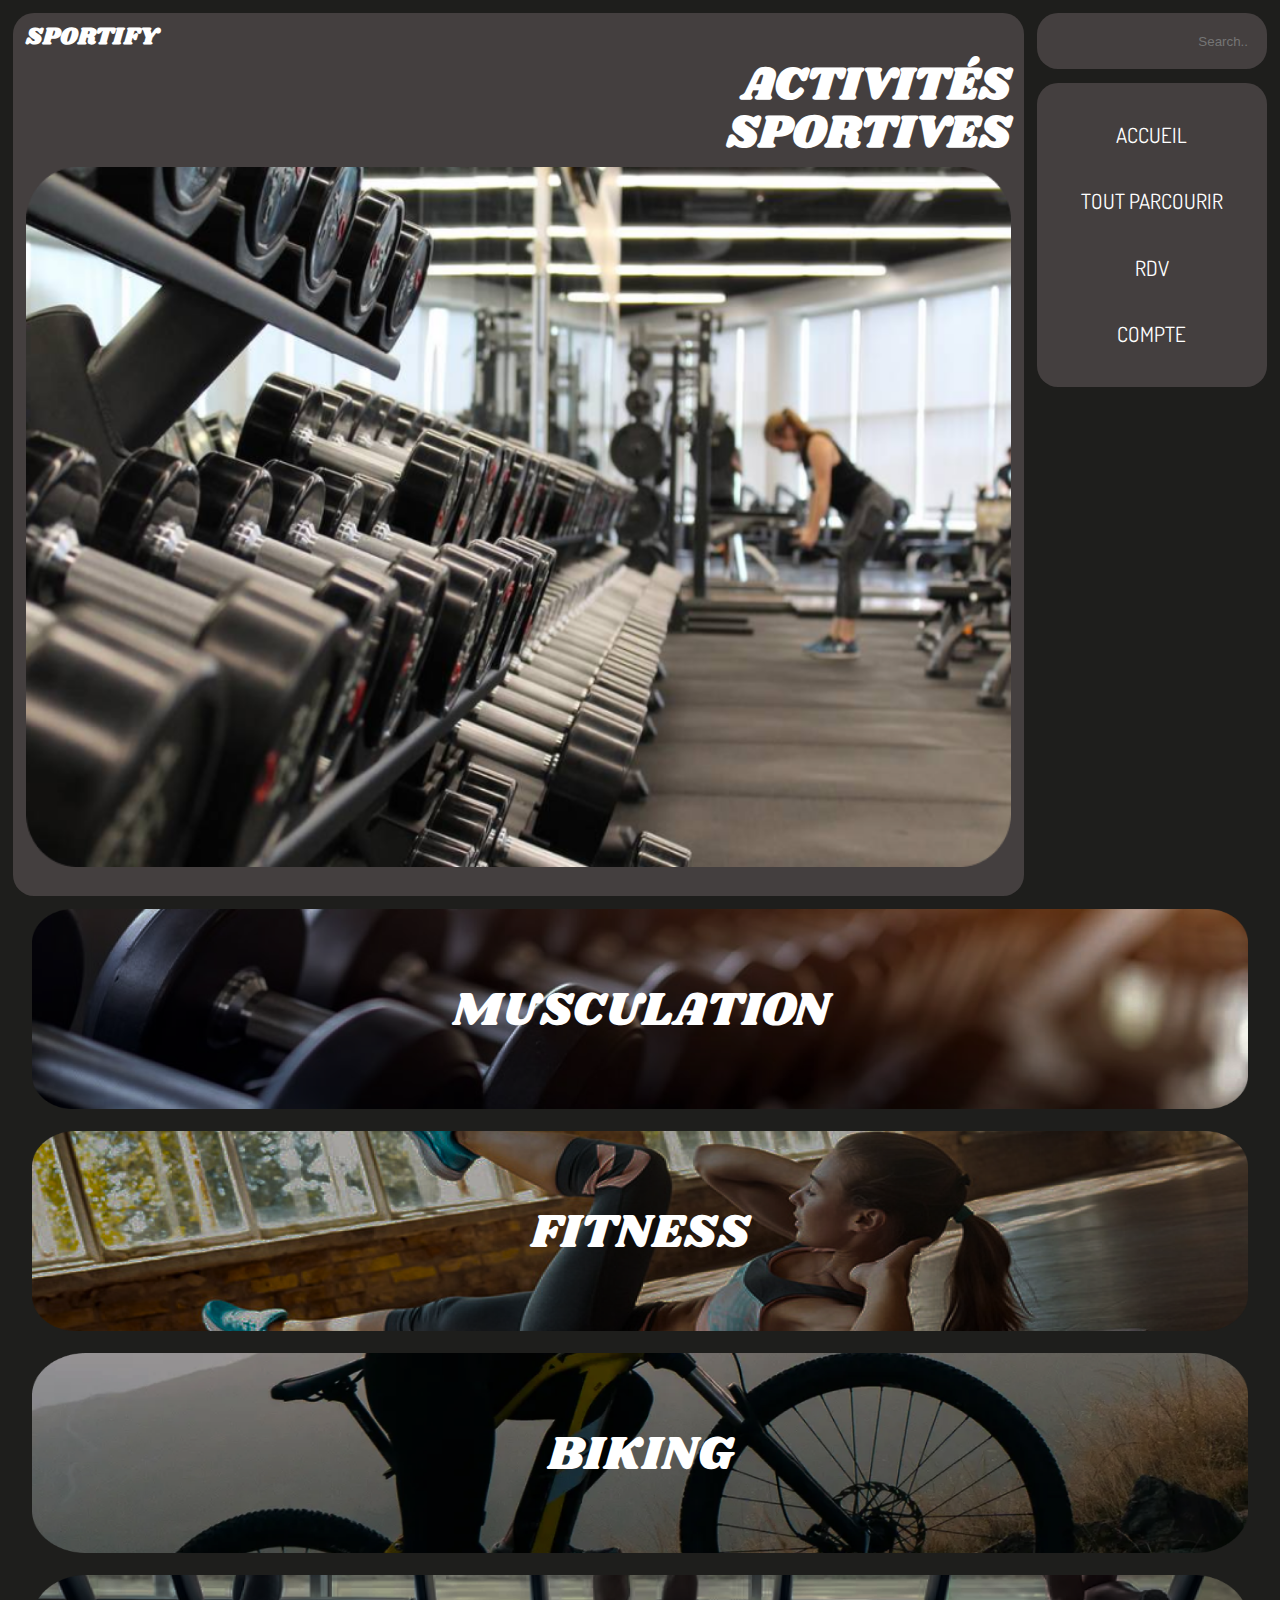
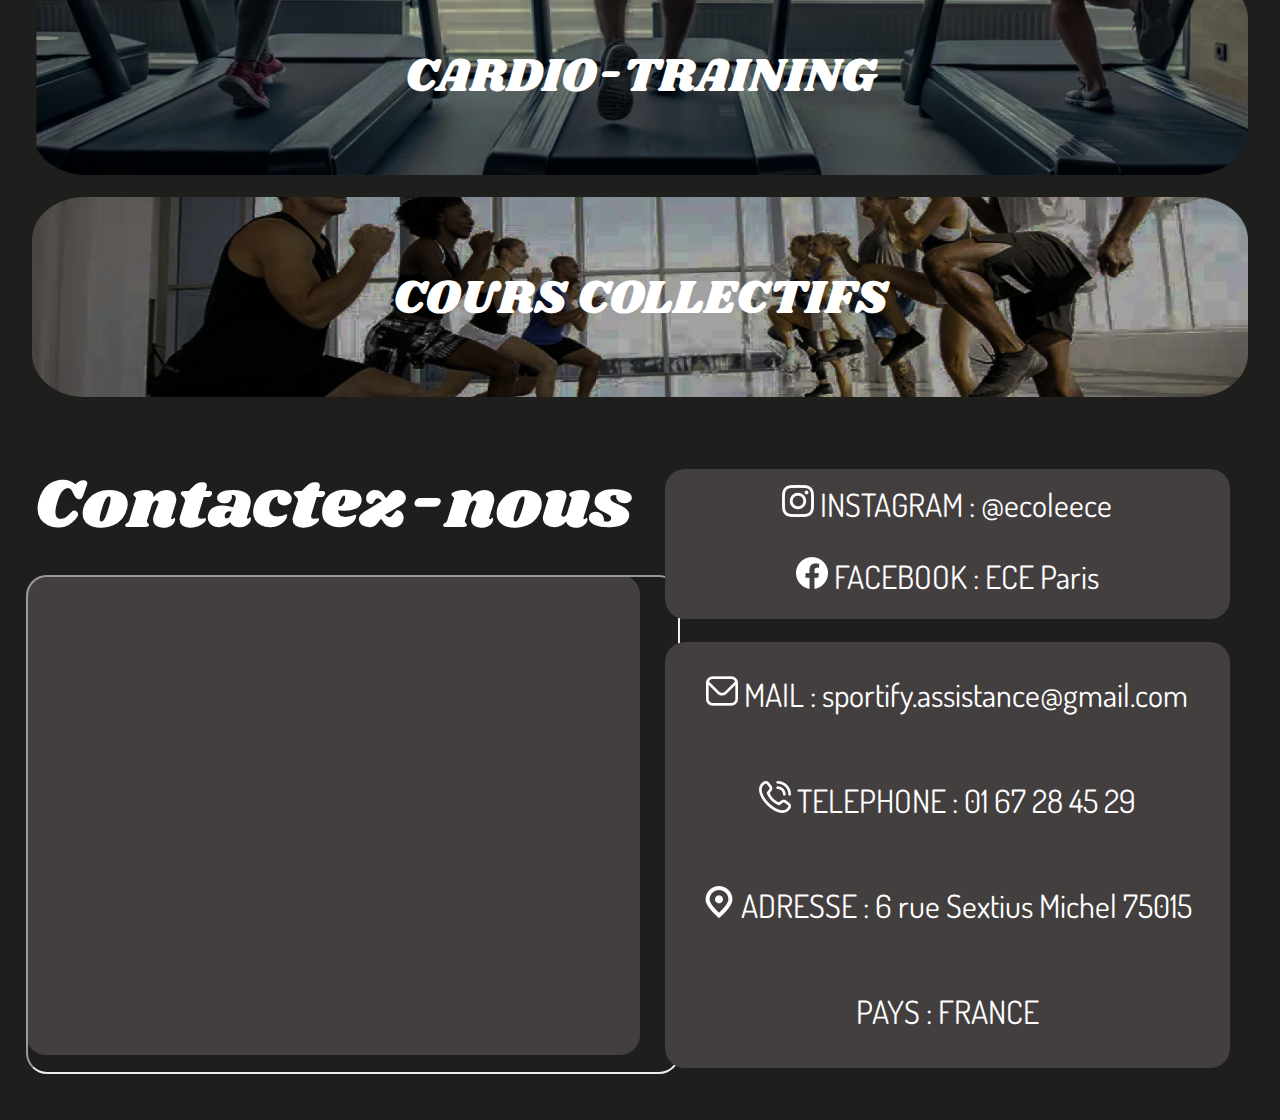
==== Activites_Sportives.html @ 256f4f37 "push" ====
<!DOCTYPE html>
<html lang="en">
<head>
    <meta charset="UTF-8">
    <title>Activités sportives</title>
    <link rel="stylesheet" href="styles/home.css" type="text/css" />
    <link rel="stylesheet" href="styles/general.css" type="text/css" />
    <link rel="stylesheet" href="styles/pagecoach.css" type="text/css" />
    <link rel="stylesheet" href="styles/activites_sportives.css" type="text/css" />
    <link rel="stylesheet" href="styles/Overlays.css" type="text/css" />
    <link rel="preconnect" href="https://fonts.googleapis.com">
    <link rel="preconnect" href="https://fonts.gstatic.com" crossorigin>
    <link href="https://fonts.googleapis.com/css2?family=Dosis:wght@300;500&family=Shrikhand&display=swap" rel="stylesheet">
    <script src="https://ajax.googleapis.com/ajax/libs/jquery/3.1.1/jquery.min.js"></script>
    <script type="text/javascript">
        $("document").ready(function(){
            $("#flip").click(function(){
                $("#panel").slideToggle("slow");
            });
        });
        $(document).ready(function(){
            $(".contain").hover(function(){
                $(this).css("filter", "blur(5px)");
            }, function() {
                $(this).css("filter", "none");
            });
        });
    </script>
</head>
<body>
<div class="option1">
    <div class="bloc1">
    <h2>SPORTIFY</h2>
        <h1 class = actSport >ACTIVITÉS<br>
            SPORTIVES</h1>
        <img class="imageActiviteSport" src="Images/image 6.png" alt="activite photo"/>
    </div>
    <div class="bloc2">

        <div class="barrerecherche">
            <input class="rechercher" type="text" placeholder="Search..">
        </div>
        <div class="header">
            <p style="text-align:center">
                <a href="./index.html">ACCUEIL</a> <br>
                <a href="coach.html">TOUT PARCOURIR</a> <br>
                <a href="./RDV.html">RDV</a> <br>
                <a href="./COMPTE.html">COMPTE</a> <br>
            </p>
        </div>
    </div>
</div>
<div class="contain">
    <img class="imageAS" src="Images/image 7.png" alt="activite1 photo"/>
    <div class="muscu">MUSCULATION</div>
</div>
    <p>&nbsp;</p>
<div class="contain">
    <img class="imageAS" src="Images/image 8.png" alt="activite1 photo"/>
    <div class="muscu">FITNESS</div>
</div>
    <p>&nbsp;</p>
<div class="contain">
    <img class="imageAS" src="Images/image 9.png" alt="activite1 photo"/>
    <div class="muscu">BIKING</div>
</div>
    <p>&nbsp;</p>
<div class="contain">
    <img class="imageAS" src="Images/image 10.png" alt="activite1 photo"/>
    <div class="muscu">CARDIO-TRAINING</div>
</div>
    <p>&nbsp;</p>
<div class="contain">
    <img class="imageAS" src="Images/image 11.png" alt="activite1 photo"/>
    <div class="muscu">COURS COLLECTIFS</div>
</div>
<p>&nbsp;</p>
<div class="footer">
    <div class="bloc7">
        <h1 class="titleFooter">Contactez-nous</h1>
        <div class="maps">
            <iframe src="https://www.google.com/maps/embed?pb=!1m18!1m12!1m3!1d2625.361323803101!2d2.286033275703404!3d48.851319971331215!2m3!1f0!2f0!3f0!3m2!1i1024!2i768!4f13.1!3m3!1m2!1s0x47e6701b461cfb0b%3A0x826182e3c9eae061!2s6%20Rue%20Sextius%20Michel%2C%2075015%20Paris!5e0!3m2!1sfr!2sfr!4v1685440191786!5m2!1sfr!2sfr"
                    width="650" height="495" style="border-radius:21px;" allowfullscreen="" loading="lazy" referrerpolicy="no-referrer-when-downgrade"></iframe>
        </div>
    </div>
    <div class="bloc8">
        <div class="RS">
            <p><img src="Images/insta.png"/>  INSTAGRAM : @ecoleece</p>
            <p><img src="Images/facebook.png"/>   FACEBOOK : ECE Paris</p>
        </div>
        <div class="Contact">
            <p><img src="Images/envelope.png"/>   MAIL : sportify.assistance@gmail.com</p>
            <p><img src="Images/phone.png"/>  TELEPHONE : 01 67 28 45 29</p>
            <p><img src="Images/marker.png"/>   ADRESSE : 6 rue Sextius Michel 75015</p>
            <p>PAYS : FRANCE</p>
        </div>
    </div>
</div>
</body>
</html>
---- styles/home.css ----
hr {
    border: 1px solid #FFFFFF;
    color: #FFFFFF;
    background-color: #FFFFFF;
    overflow: visible;
    text-align: center;
    height: 1px;

    margin-top: 5%;

    margin-left: 2%;
    margin-right: 2%;
}

hr:after {
    margin: 0;

    color: white;
    font-family:"shrikhand", cursive;
    font-size: 300%;
    background:#1E1E1C;
    content: 'EVENEMENTS';
    padding: 0 30px 0 30px;
    position: relative;
    top: -40px;

}

.image1
{
    height: 500px;
    width: 100%;
    padding: 0;

}

.consult{
    font-size: 290%;
    margin-left : 2%;
}

.soustitre
{
    text-align:center;
    font-family: "shrikhand", cursive;
    margin-top: 3%;
    font-weight: 300;
    margin-bottom: 4%;
    font-size: 300%;
}

.bouton
{
    padding: 0;
    text-align:end;
    margin: 0;
    margin-bottom : 2%;
    margin-right : 1%;
}





.blocblur1{

    backdrop-filter: blur(10px);
    background-color: #FFFFFF20;
    color:#FFFFFF;
    margin-left:5%;
    padding:1%;
    width: 40%;
    border-radius:21px;
    height:600px;
}
.blocblur2{
    backdrop-filter: blur(10px);
    background-color: #FFFFFF20;
    color:#FFFFFF;
    margin-left:10%;
    margin-right: 5%;
    padding:1%;
    width: 40%;
    border-radius:21px;
    height:600px;
}

.bloc6{
    background-size: contain;
    backdrop-filter: blur(30px);
    background-image: url("../Images/Salledesport.png");

}

.fleche{
    background-color:#FFFFFF00;
    font-family: "dosis", sans-serif;
    text-align: center;
    font-size: 130%;
    line-height: 320%;
    margin-top: 5%;
    color: white;
    padding: 1%;
    width: 118.5%;
    border-radius: 21px;
    height:1%;
}

.citation
{
    font-family: "dosis", sans-serif;
    font-weight: 200;
    text-align: center;
    font-size:80px;
    margin: 2%;
}

.footer
{
    padding: 2%;
    margin: 0;
    display: flex;
}

.bloc7{
    height:600px;
    align-content: center;
    width: 50%;

}

.bloc8{
    height:600px;
    width: 50%;
    padding: 2%;

}
.titleFooter
{
    margin-top: 10px;
    font-family: "shrikhand", sans-serif;
    font-weight: 400;
    text-align: center;
    font-size: 70px;
    height: 20%;
}

.maps
{

    width: 100%;
    height: 80%;
    border-radius: 20px;
    background-color:#443F3F;
}

.RS{

    width: 100%;
    height: 25%;
    border-radius: 20px;
    background-color:#443F3F;
    font-family: "dosis", sans-serif;
    line-height : 225%;
    font-size: 200%;
    text-align: center;
}

.Contact{
    margin-top: 4%;
    width: 100%;
    height: 71%;
    border-radius: 20px;
    background-color:#443F3F;
    font-family: "dosis", sans-serif;
    line-height : 330%;
    font-size: 200%;
    text-align: center;

}
---- styles/general.css ----
body{
    background-color:#1E1E1C;
    top: 0;
    left: 0;
    padding: 0;
    margin: 0;
}


a,
h1,
h2,
h3,
p
{
    color: white;
    padding: 0;
    margin: 0;
   list-style: none;
    border-style: none;
    outline: none;
    text-decoration: none;
}

button{

    font-family: "dosis", sans-serif;
    font-weight: 300;
    font-size: 140%;
    background-color: #FFFFFF00;
    border-radius: 30px;
    border: solid #BBAE90;
    padding: 2%;

    color: white;
    height: 50%;
    width: 40%;
}

.options{
    display:flex;
}


.centré{
    margin: 2% 5% 2% 5%;
    font-family:"dosis",sans-serif;
    font-weight: 300;
    font-size: 180%;

}

.option1{
    display:flex;
}

.option2{
    display:block;
}

.blocHeader
{

    display:flex;
}

.barrerecherche{
    background-color:#443F3F;


    padding: 10%;
    text-align:end;
    border-radius: 21px;
    width: 100%;
    color: #BBAE90;
}

.rechercher
{
    color: white;
    margin: 0;
    padding: 0;
    background: transparent;
    text-align: end;
    border: transparent;
    border-bottom-color: #BBAE90; !important;
    width: 100%;
    height: 10%;

}

.header{
    text-align: center;
    font-family: "dosis", sans-serif;
    line-height: 320%;
    font-size: 130%;
    background-color:#443F3F;
    color: white;
    margin-top: 7%;
    padding: 10%;
    width: 100%;
    border-radius: 21px;

}

.bloc2{
    margin-top: 1%;
    width: 15%;

}

.bloc1{
    font-family: "shrikhand", cursive;
    line-height: 300%;
    background-color:#443F3F;
    color: white;
    margin: 1%;
    padding: 0 1% 0 1%;
    height : 95%;
    width: 77%;
    border-radius: 21px;
}

#panel
{
    display: none;
}
---- styles/pagecoach.css ----
.photodeprofil{
    border-radius: 50%;
    width:40%;
    margin-left: 2%;
}

.blocCoach{

    font-family: "shrikhand", cursive;
    line-height: 230%;
    background-color:#443F3F;
    color: white;
    margin: 1%;
    padding-top: 0;
    padding-bottom: 0;
    padding-right: 1%;
    padding-left: 1%;
    width: 77%;
    border-radius: 21px;
}

.natation {
    font-size: 400%;
    text-align: center;
}

.photoMouhali {
    width : 40%;
    margin-right : 5%;
}

.blocProfil{
    margin-left : 5%;
    display : flex;
    font-family: "dosis", sans-serif;
    line-height: 300%;
    background-color:#443F3F;
    color: white;
    padding-top: 0;
    padding-bottom: 0;
    padding-right: 1%;
    padding-left: 1%;
    width: 55%;
    border-radius: 21px;
}


.calendrier{
    background-color:#443F3F;
    font-family: "dosis", sans-serif;
    text-align: center;
    font-size: 130%;
    line-height: 320%;
    margin-top: 5%;
    color: white;
    padding: 1%;
    width: 118.5%;
    border-radius: 21px;
    height:30%;
}

.calend{
    margin-top: 7% ;
    font-family: "dosis", sans-serif;
    text-align : left;
    margin-left : 6%;
    font-size: 200%;
}

.dates{
    background-color:#443F3F;
    color: white;
    padding: 1%;
    border-radius: 21px;
    margin-left: 1%;
    margin-right: 1%;
    height:130px;
}

.profildata{
    text-align:left;
    margin-left: 2%;
}

.carre{
    background-color:#443F3F;
    margin-top: 10%;
    margin-right : 20%;
    color: white;
    padding: 1%;
    width: 70%;
    border-radius: 21px;
    height:18%;
}
---- styles/activites_sportives.css ----
.actSport{
    font-size: 290%;
    text-align: right;
}

.imageActiviteSport{
    border-radius: 21px;
    height: 700px;
    width: 100%;
    margin-bottom:1%;
    margin-top: 1%;
}

.imageAS {
    height: 200px;
    width: 95%;

}

.muscu {
    position: absolute;
    top: 50%;
    left: 50%;
    transform: translate(-50%, -50%);
    color: white;
    font-family:"shrikhand", cursive;
    font-size: 300%;
}

.contain {
    position: relative;
    text-align: center;
}
---- styles/Overlays.css ----
#overlay{
    position: relative;
    overflow: hidden;
    width: auto;
    height: auto;
}

#scrolling-img {
    position: absolute;
    top: 50%;
    left: 100%;
    transform: translate(-50%, -50%);
    animation: scrollingAnimation 7s linear infinite; /* Ajustez la durée de l'animation selon vos besoins */
}

@keyframes scrollingAnimation {
    0% {
        left: 100%;
    }
    100% {
        left: -100%;
    }
}
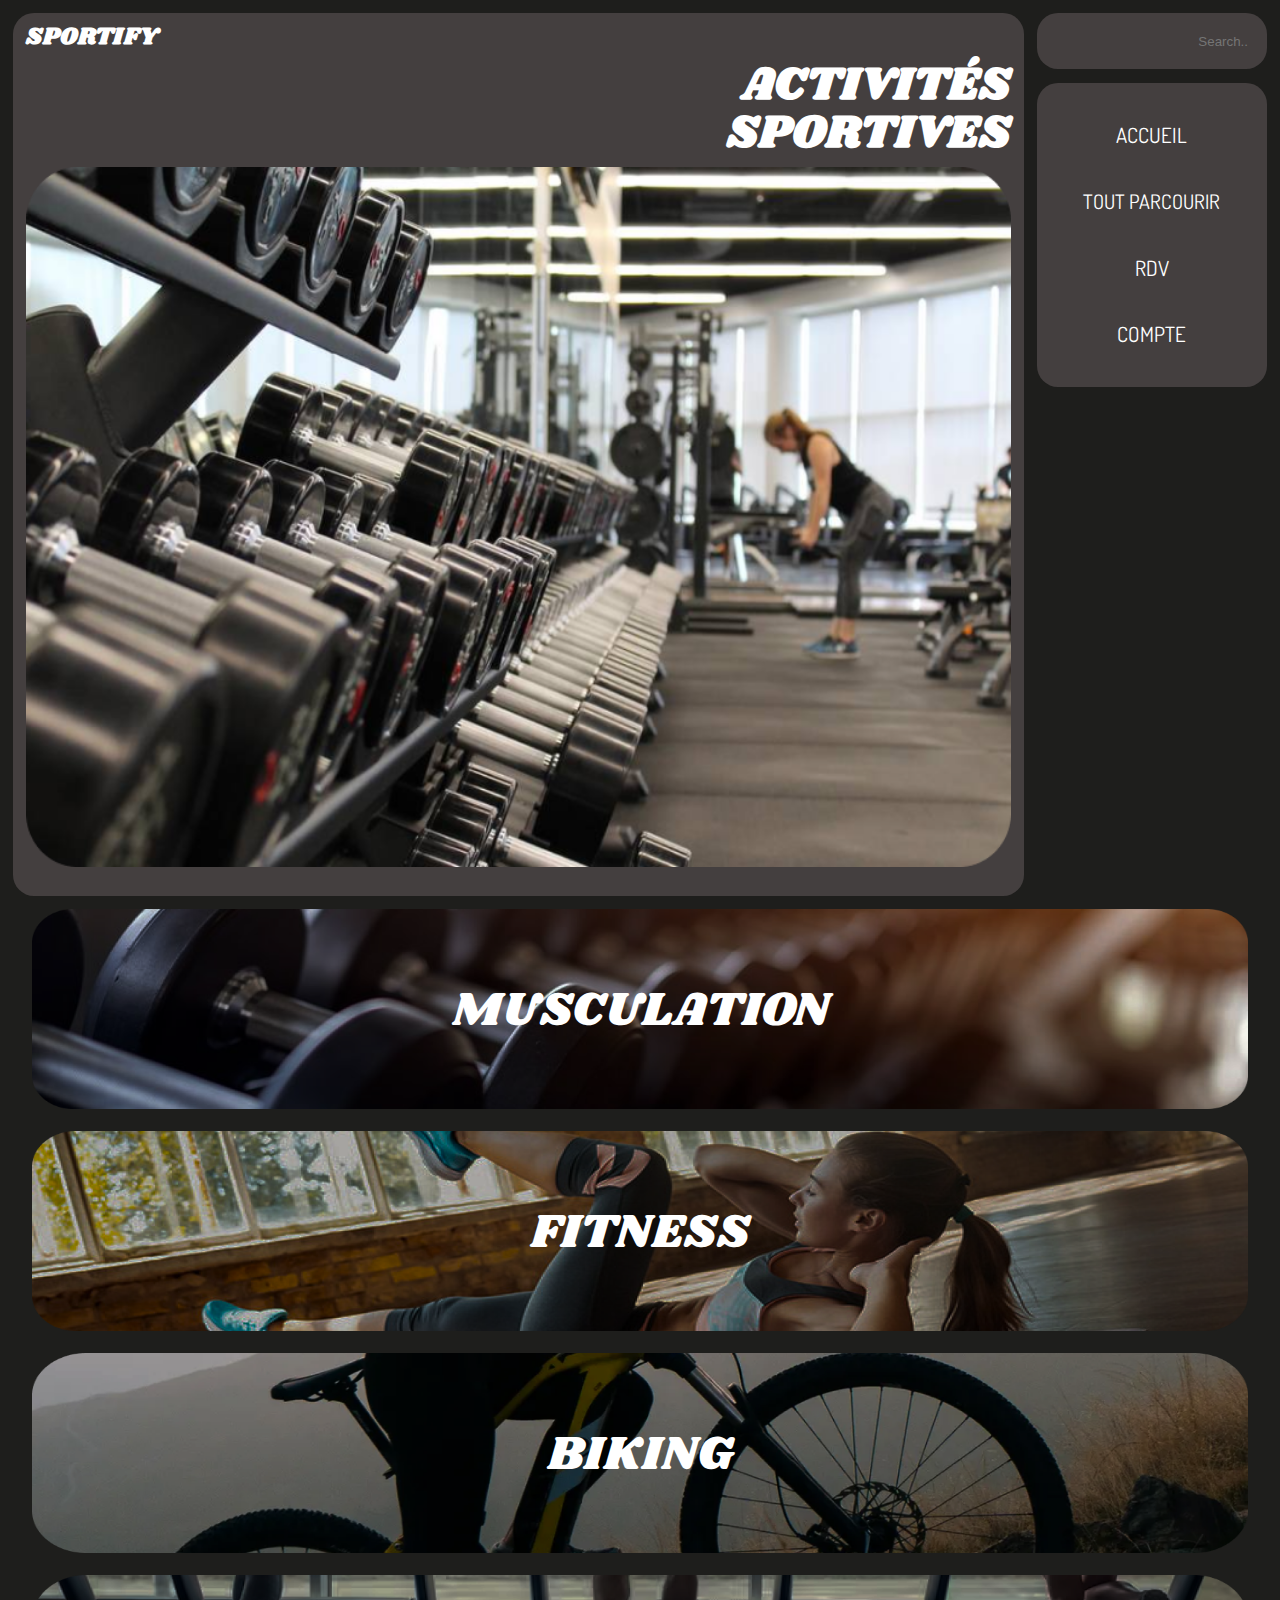
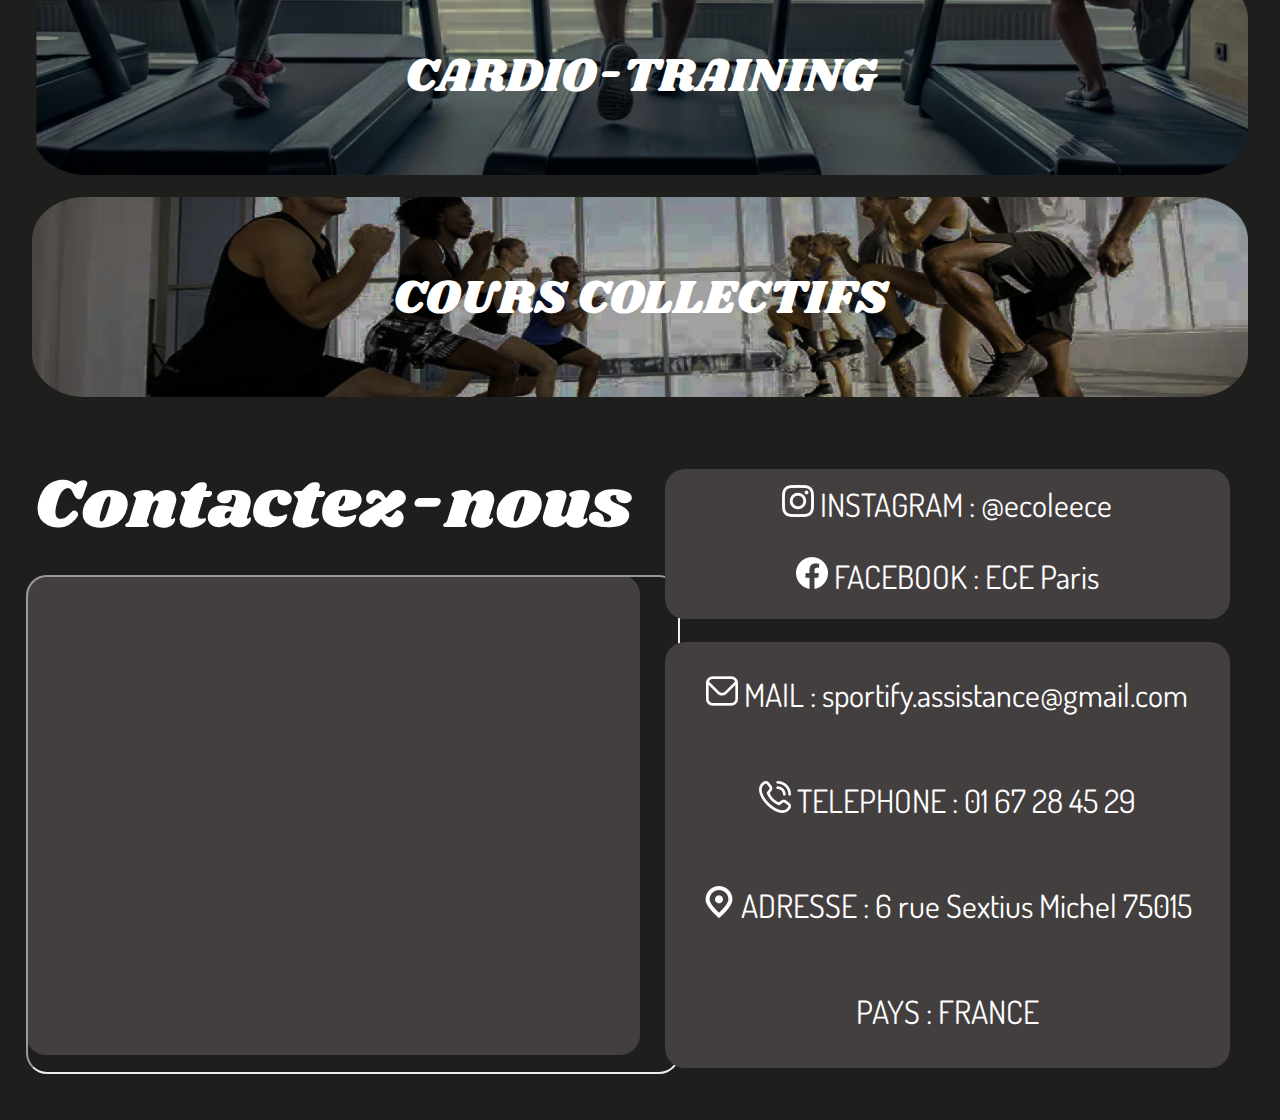
==== commit 2a39153b: "push" ====
--- a/Activites_Sportives.html
+++ b/Activites_Sportives.html
@@ -8,6 +8,7 @@
     <link rel="stylesheet" href="styles/pagecoach.css" type="text/css" />
     <link rel="stylesheet" href="styles/activites_sportives.css" type="text/css" />
     <link rel="stylesheet" href="styles/Overlays.css" type="text/css" />
+    <link rel="stylesheet" href="styles/scrollmenu.css" type="text/css" />
     <link rel="preconnect" href="https://fonts.googleapis.com">
     <link rel="preconnect" href="https://fonts.gstatic.com" crossorigin>
     <link href="https://fonts.googleapis.com/css2?family=Dosis:wght@300;500&family=Shrikhand&display=swap" rel="stylesheet">
@@ -15,7 +16,7 @@
     <script type="text/javascript">
         $("document").ready(function(){
             $("#flip").click(function(){
-                $("#panel").slideToggle("slow");
+                $("#panel").toggle("slow");
             });
         });
         $(document).ready(function(){
@@ -25,6 +26,26 @@
                 $(this).css("filter", "none");
             });
         });
+    </script>
+    <script>
+        /* When the user clicks on the button,
+        toggle between hiding and showing the dropdown content */
+        function myFunction() {
+            document.getElementById("myDropdown").classList.toggle("show");
+        }
+        // Close the dropdown if the user clicks outside of it
+        window.onclick = function(event) {
+            if (!event.target.matches('.dropbtn')) {
+                var dropdowns = document.getElementsByClassName("dropdown-content");
+                var i;
+                for (i = 0; i < dropdowns.length; i++) {
+                    var openDropdown = dropdowns[i];
+                    if (openDropdown.classList.contains('show')) {
+                        openDropdown.classList.remove('show');
+                    }
+                }
+            }
+        }
     </script>
 </head>
 <body>
@@ -41,12 +62,17 @@
             <input class="rechercher" type="text" placeholder="Search..">
         </div>
         <div class="header">
-            <p style="text-align:center">
-                <a href="./index.html">ACCUEIL</a> <br>
-                <a href="coach.html">TOUT PARCOURIR</a> <br>
-                <a href="./RDV.html">RDV</a> <br>
-                <a href="./COMPTE.html">COMPTE</a> <br>
-            </p>
+            <a href="./index.html">ACCUEIL</a><br>
+            <div class="dropdown">
+                <div onclick="myFunction()" class="dropbtn">TOUT PARCOURIR</div>
+                <div id="myDropdown" class="dropdown-content">
+                    <a href="./Activites_Sportives.html">ACTIVITÉS SPORTIVES</a>
+                    <a href="./Sport_Compet.html">SPORTS DE COMPÉTITION</a>
+                    <a href="./salleOmnes.html">SALLES DE SPORT OMNES</a>
+                </div>
+            </div>
+            <a href="./RDV.html">RDV</a> <br>
+            <a href="./login.php">COMPTE</a> <br>
         </div>
     </div>
 </div>
--- a/styles/general.css
+++ b/styles/general.css
@@ -31,7 +31,7 @@
     border-radius: 30px;
     border: solid #BBAE90;
     padding: 2%;
-
+    margin:2%;
     color: white;
     height: 50%;
     width: 40%;
--- a/styles/scrollmenu.css
+++ b/styles/scrollmenu.css
@@ -0,0 +1,35 @@
+.dropbtn {
+    background-color: #443F3F;
+    font-size: 20px;
+    border: none;
+    cursor: pointer;
+}
+
+.dropbtn:hover, .dropbtn:focus {
+}
+
+.dropdown {
+    display: block;
+}
+
+.dropdown-content {
+    display: none;
+    position: absolute;
+    background-color: #BBAE90;
+    border-radius: 21px;
+    min-width: 200px;
+    overflow: auto  ;
+    box-shadow: 0px 8px 16px 0px rgba(0,0,0,0.2);
+    z-index: 1;
+}
+
+.dropdown-content a {
+    color: black;
+    text-decoration: none;
+    display: block;
+    font-size:17px;
+}
+
+.dropdown a:hover {background-color: #F5F5F1;}
+
+.show {display: block;}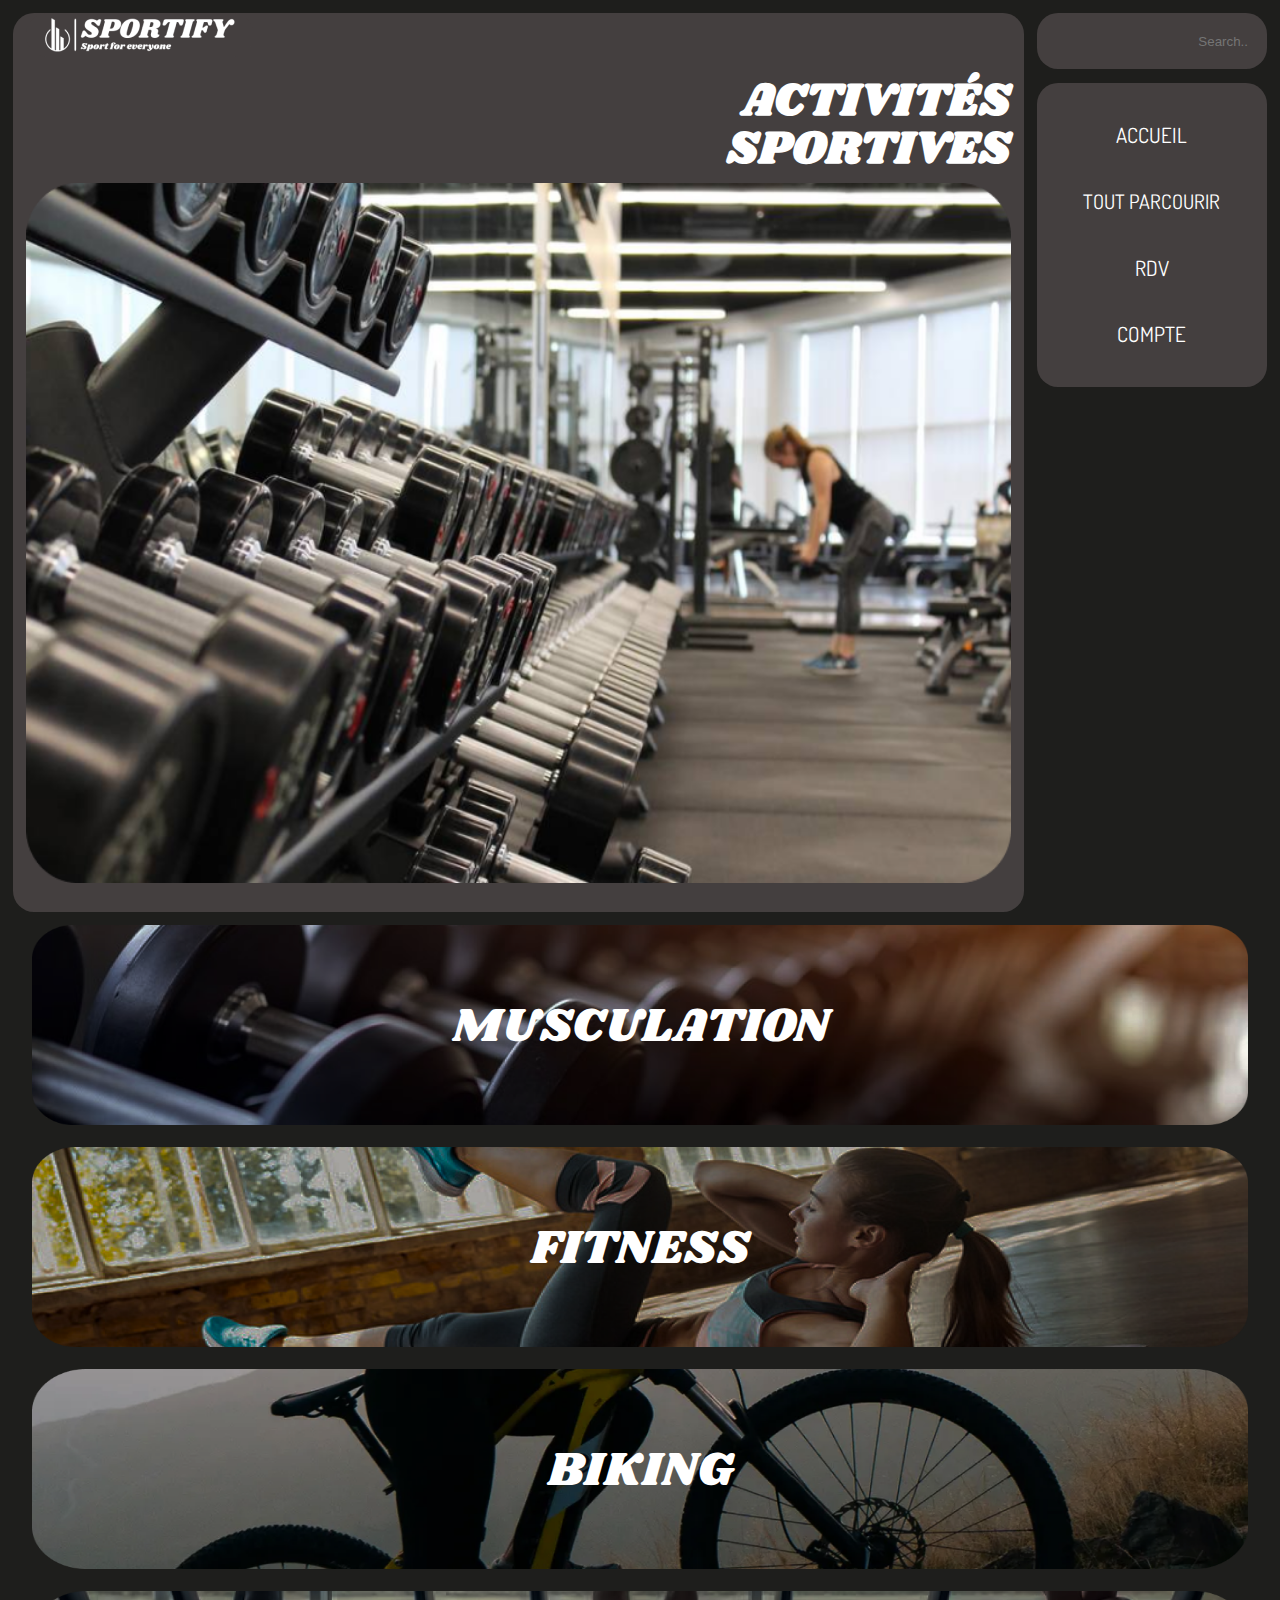
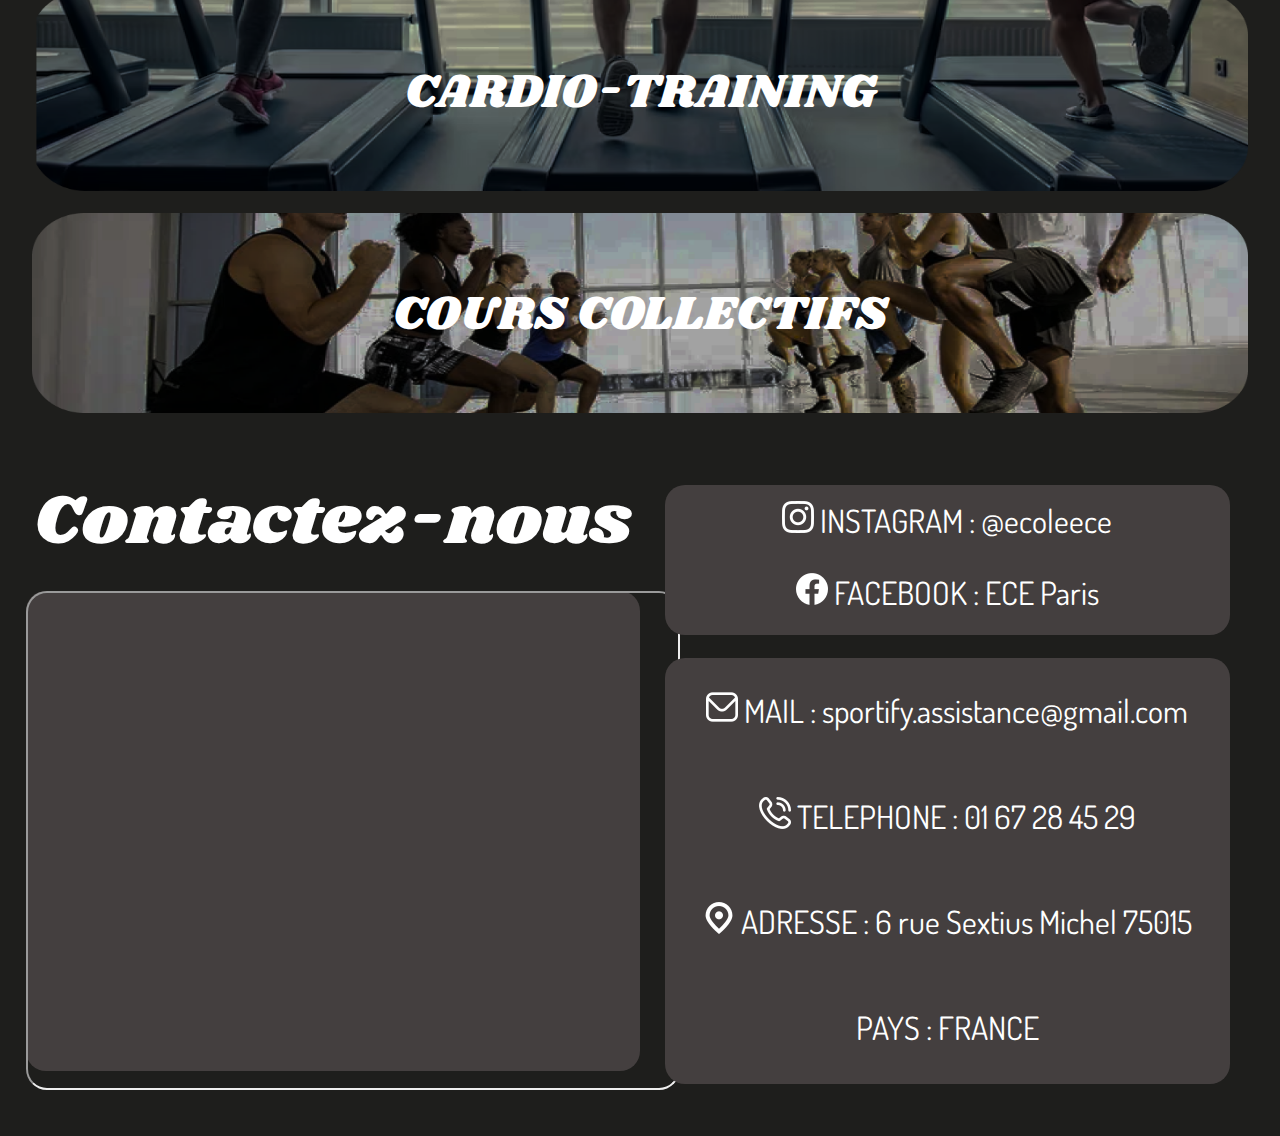
==== commit 46d45fad: "push" ====
--- a/Activites_Sportives.html
+++ b/Activites_Sportives.html
@@ -21,9 +21,12 @@
         });
         $(document).ready(function(){
             $(".contain").hover(function(){
-                $(this).css("filter", "blur(5px)");
+                $(this).children("img").css("filter", "brightness(50%)");
+                $(this).children("p").show();
             }, function() {
-                $(this).css("filter", "none");
+                $(this).children("img").css("filter", "brightness(100%)");
+                $(this).children("p").hide();
+
             });
         });
     </script>
@@ -51,7 +54,7 @@
 <body>
 <div class="option1">
     <div class="bloc1">
-    <h2>SPORTIFY</h2>
+        <img src="Images/sportifylogo 1.png"/>
         <h1 class = actSport >ACTIVITÉS<br>
             SPORTIVES</h1>
         <img class="imageActiviteSport" src="Images/image 6.png" alt="activite photo"/>
@@ -71,33 +74,38 @@
                     <a href="./salleOmnes.html">SALLES DE SPORT OMNES</a>
                 </div>
             </div>
-            <a href="./RDV.html">RDV</a> <br>
+            <a href="./rdv.php">RDV</a> <br>
             <a href="./login.php">COMPTE</a> <br>
         </div>
     </div>
 </div>
 <div class="contain">
     <img class="imageAS" src="Images/image 7.png" alt="activite1 photo"/>
+    <p class="Coach">LOUIS MAHL</p>
     <div class="muscu">MUSCULATION</div>
 </div>
-    <p>&nbsp;</p>
+<p>&nbsp;</p>
 <div class="contain">
     <img class="imageAS" src="Images/image 8.png" alt="activite1 photo"/>
+    <p class="Coach">LAURENT DELISLE</p>
     <div class="muscu">FITNESS</div>
 </div>
     <p>&nbsp;</p>
 <div class="contain">
     <img class="imageAS" src="Images/image 9.png" alt="activite1 photo"/>
+    <p class="Coach">Ahmed HAMRAOUI</p>
     <div class="muscu">BIKING</div>
 </div>
     <p>&nbsp;</p>
 <div class="contain">
     <img class="imageAS" src="Images/image 10.png" alt="activite1 photo"/>
+    <p class="Coach">IMAN RAGHEB</p>
     <div class="muscu">CARDIO-TRAINING</div>
 </div>
     <p>&nbsp;</p>
 <div class="contain">
     <img class="imageAS" src="Images/image 11.png" alt="activite1 photo"/>
+    <p class="Coach">AMAR CHERIF RAMDANE</p>
     <div class="muscu">COURS COLLECTIFS</div>
 </div>
 <p>&nbsp;</p>
--- a/styles/home.css
+++ b/styles/home.css
@@ -54,8 +54,9 @@
     padding: 0;
     text-align:end;
     margin: 0;
-    margin-bottom : 2%;
-    margin-right : 1%;
+    margin-right : 0%;
+    margin-top : -3%;
+
 }
 
 
@@ -92,6 +93,19 @@
 
 }
 
+.titre{
+    text-align: center;
+    font-family: "shrikhand", cursive;
+    font-size: 300%;
+}
+
+.texte{
+    text-align: center;
+    font-family: "dosis", sans-serif;
+    font-weight: lighter;
+    font-size : 220%;
+}
+
 .fleche{
     background-color:#FFFFFF00;
     font-family: "dosis", sans-serif;
@@ -179,6 +193,8 @@
 
 }
 
-
-
-
+.petitmargin{
+    margin-top: 4px;
+}
+
+
--- a/styles/general.css
+++ b/styles/general.css
@@ -4,6 +4,7 @@
     left: 0;
     padding: 0;
     margin: 0;
+
 }
 
 
@@ -22,7 +23,7 @@
     text-decoration: none;
 }
 
-button{
+/*button{
 
     font-family: "dosis", sans-serif;
     font-weight: 300;
@@ -35,6 +36,49 @@
     color: white;
     height: 50%;
     width: 40%;
+}*/
+
+button {
+    font-family: "dosis", sans-serif;
+    display: inline-block;
+    position: relative;
+    color: #BBAE90;
+    background: #443F3F;
+    font-weight: 500;
+    font-size: 17px;
+    padding: 12px 20px;
+    margin: 20px;
+    border: 2px solid #BBAE90;
+    border-radius: 21px;
+    z-index: 1;
+    overflow: hidden;
+    transition: 0.5s;
+}
+button:before {
+
+    content: "";
+    position: absolute;
+    background: #BBAE90;
+    height: 300px;
+    width: 700px;
+    border-radius: 27%;
+    z-index: -1;
+}
+button:hover {
+    color: #443F3F;
+}
+button:before {
+    top: 600%;
+    left: 1800%;
+    transition: 0.6s;
+}
+button:hover:before {
+    top: -30px;
+    left: -30px;
+}
+button:active:before {
+    background: #BBAE90;
+    transition: 0s;
 }
 
 .options{
--- a/styles/pagecoach.css
+++ b/styles/pagecoach.css
@@ -1,95 +1,99 @@
-.photodeprofil{
-    border-radius: 50%;
-    width:40%;
-    margin-left: 2%;
-}
-
-.blocCoach{
-
-    font-family: "shrikhand", cursive;
-    line-height: 230%;
-    background-color:#443F3F;
-    color: white;
-    margin: 1%;
-    padding-top: 0;
-    padding-bottom: 0;
-    padding-right: 1%;
-    padding-left: 1%;
-    width: 77%;
-    border-radius: 21px;
-}
-
-.natation {
-    font-size: 400%;
-    text-align: center;
-}
-
-.photoMouhali {
-    width : 40%;
-    margin-right : 5%;
-}
-
-.blocProfil{
-    margin-left : 5%;
-    display : flex;
-    font-family: "dosis", sans-serif;
-    line-height: 300%;
-    background-color:#443F3F;
-    color: white;
-    padding-top: 0;
-    padding-bottom: 0;
-    padding-right: 1%;
-    padding-left: 1%;
-    width: 55%;
-    border-radius: 21px;
-}
-
-
 .calendrier{
     background-color:#443F3F;
     font-family: "dosis", sans-serif;
     text-align: center;
     font-size: 130%;
     line-height: 320%;
-    margin-top: 5%;
+    margin-top: 7%;
     color: white;
     padding: 1%;
     width: 118.5%;
     border-radius: 21px;
     height:30%;
+
 }
 
 .calend{
-    margin-top: 7% ;
+    margin-top: 4% ;
     font-family: "dosis", sans-serif;
     text-align : left;
-    margin-left : 6%;
-    font-size: 200%;
+    margin-left : 13%;
+    font-size: 170%;
 }
 
-.dates{
+
+
+
+
+.titre {
+
+    margin-top: 2%;
+    font-size: 400%;
+    text-align: center;
+    color: #BBAE90;
+}
+
+
+.modifInfo{
+    font-size : 50%;
+
+}
+
+.photodeprofil{
+    border-radius: 70%;
+    margin-top : -15%;
+    margin-right:5% ;
+}
+
+
+.photoMouhali {
+
+    margin : 5%;
+}
+
+.blocProfil{
+    margin-top : -4%;
+    margin : 5%;
+    display : flex;
+    font-family: "dosis", sans-serif;
+    font-weight: 270;
+    line-height: 160%;
     background-color:#443F3F;
+    color: white;
+    padding: 0 1% 0 1%;
+    width: 55%;
+    border-radius: 21px;
+
+}
+
+.profildata{
+    margin-top: -8%;
+}
+
+
+.option7{
+    display:flex;
+    font-size: 50%;
+    margin-top : -4%;
+    color: #BBAE90;
+    margin-left: 23%;
+    margin-top: -4%;
+}
+
+.dispo{
+    background-color:#443F3F;
+    font-family: "dosis", sans-serif;
+    font-size: 150%;
+    font-weight: lighter;
     color: white;
     padding: 1%;
     border-radius: 21px;
     margin-left: 1%;
     margin-right: 1%;
-    height:130px;
+    text-align: center;
+    line-height : 120%;
+    width : 96.05%;
+    height : 150%;
 }
 
-.profildata{
-    text-align:left;
-    margin-left: 2%;
-}
 
-.carre{
-    background-color:#443F3F;
-    margin-top: 10%;
-    margin-right : 20%;
-    color: white;
-    padding: 1%;
-    width: 70%;
-    border-radius: 21px;
-    height:18%;
-}
-
--- a/styles/activites_sportives.css
+++ b/styles/activites_sportives.css
@@ -31,3 +31,13 @@
     position: relative;
     text-align: center;
 }
+.Coach{
+    position: absolute;
+    top: 45%;
+    font-weight: 600;
+    right: 5%;
+    display: none;
+    color: white;
+    font-family:"dosis", cursive;
+    font-size: 120%;
+}
--- a/styles/scrollmenu.css
+++ b/styles/scrollmenu.css
@@ -20,7 +20,7 @@
     min-width: 200px;
     overflow: auto  ;
     box-shadow: 0px 8px 16px 0px rgba(0,0,0,0.2);
-    z-index: 1;
+    z-index: 40;
 }
 
 .dropdown-content a {
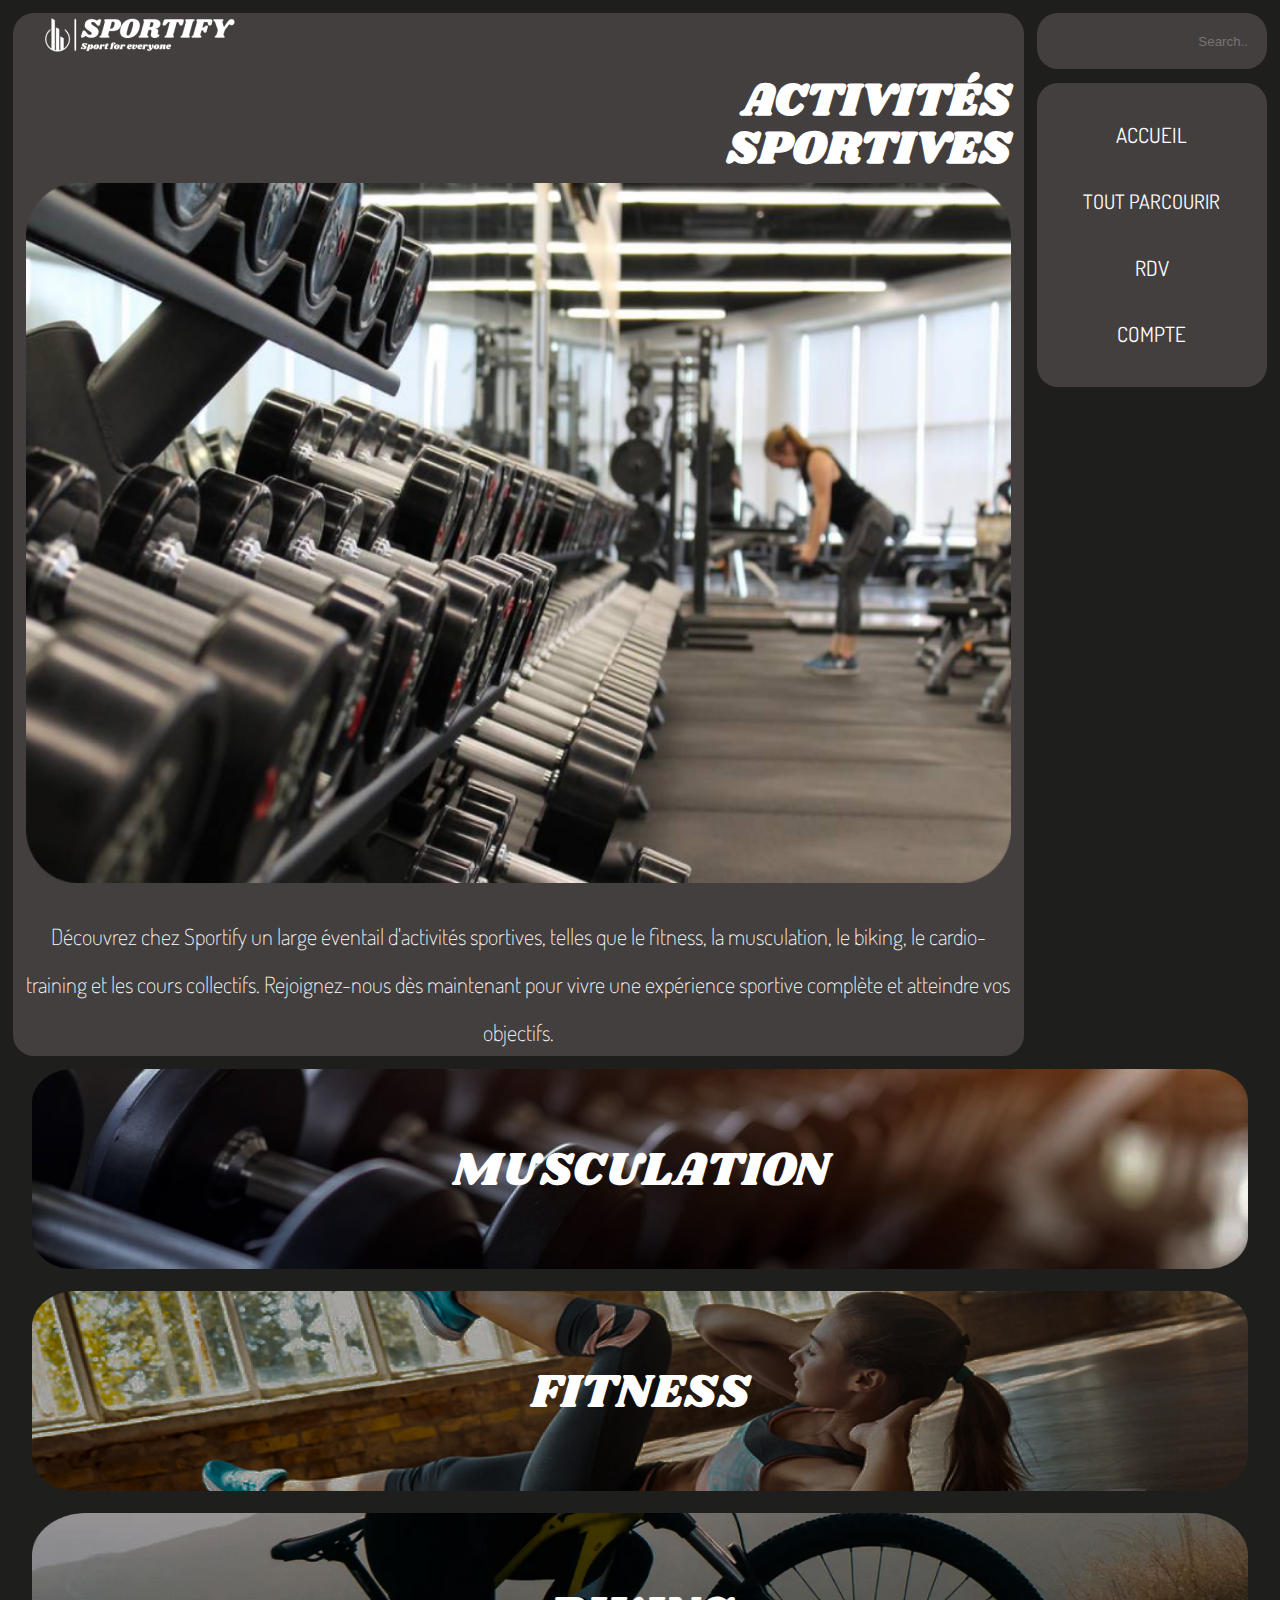
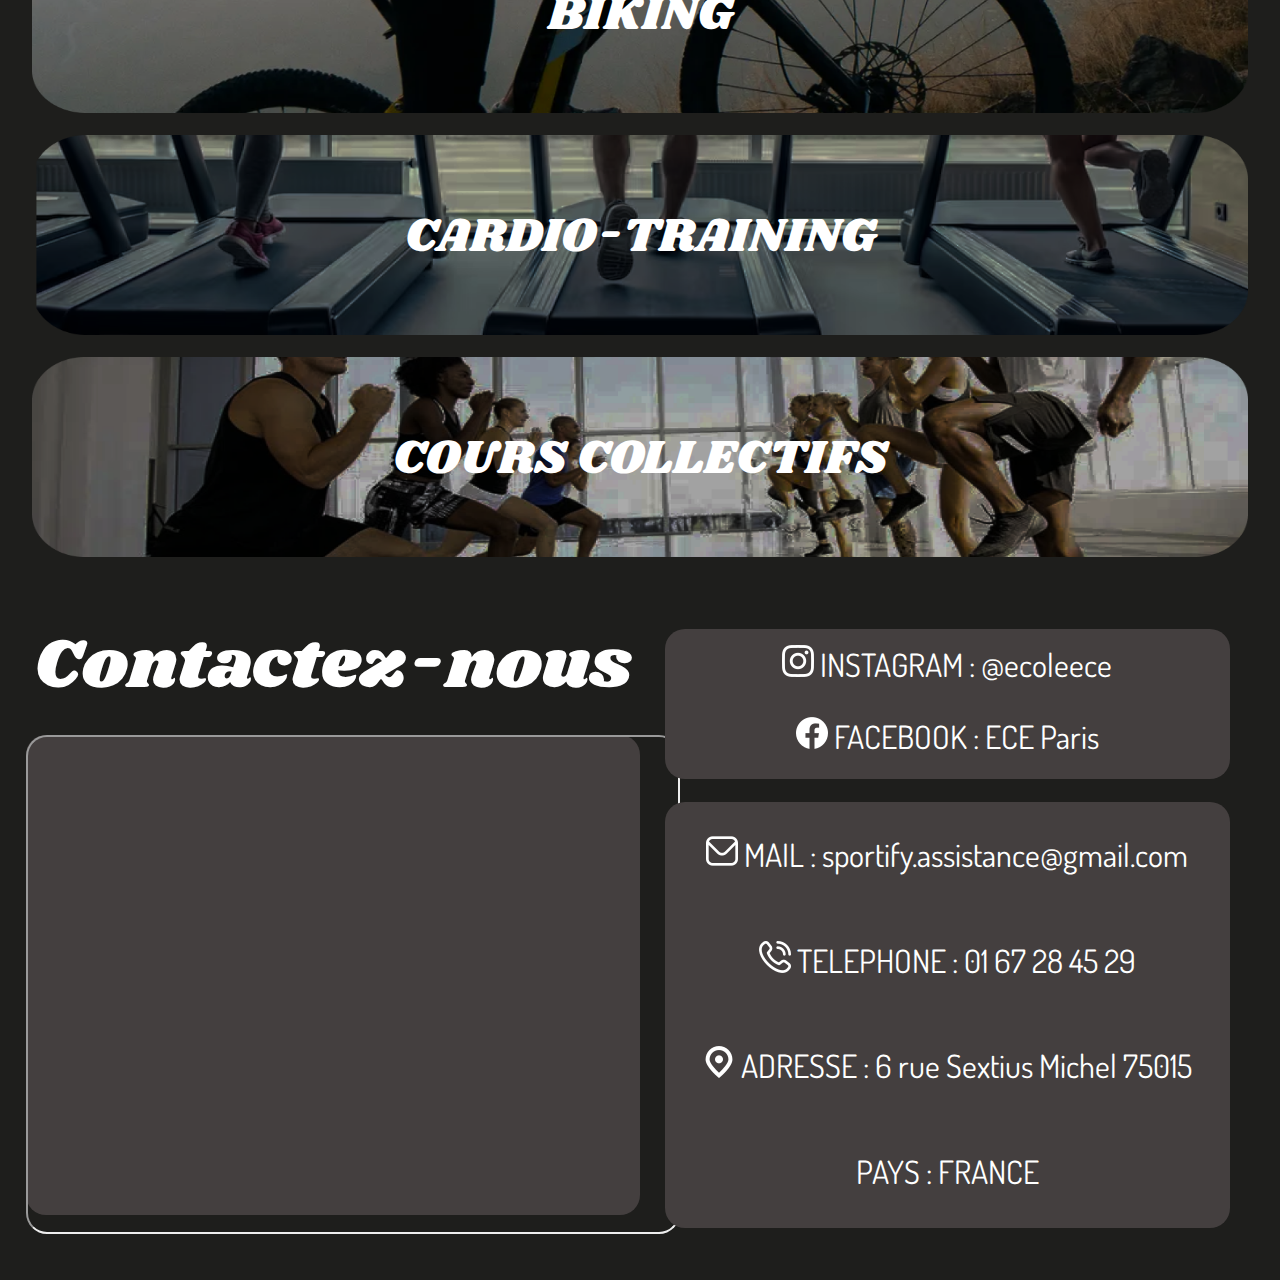
==== commit c524b430: "push" ====
--- a/Activites_Sportives.html
+++ b/Activites_Sportives.html
@@ -58,9 +58,11 @@
         <h1 class = actSport >ACTIVITÉS<br>
             SPORTIVES</h1>
         <img class="imageActiviteSport" src="Images/image 6.png" alt="activite photo"/>
+        <div class="resume">Découvrez chez Sportify un large éventail d'activités sportives, telles que le fitness, la musculation,
+            le biking, le cardio-training et les cours collectifs. Rejoignez-nous dès maintenant pour vivre une expérience
+            sportive complète et atteindre vos objectifs.</div>
     </div>
     <div class="bloc2">
-
         <div class="barrerecherche">
             <input class="rechercher" type="text" placeholder="Search..">
         </div>
--- a/styles/activites_sportives.css
+++ b/styles/activites_sportives.css
@@ -41,3 +41,10 @@
     font-family:"dosis", cursive;
     font-size: 120%;
 }
+
+.resume{
+    text-align: center;
+    font-family: "dosis", sans-serif;
+    font-weight: lighter;
+    font-size : 140%;
+}
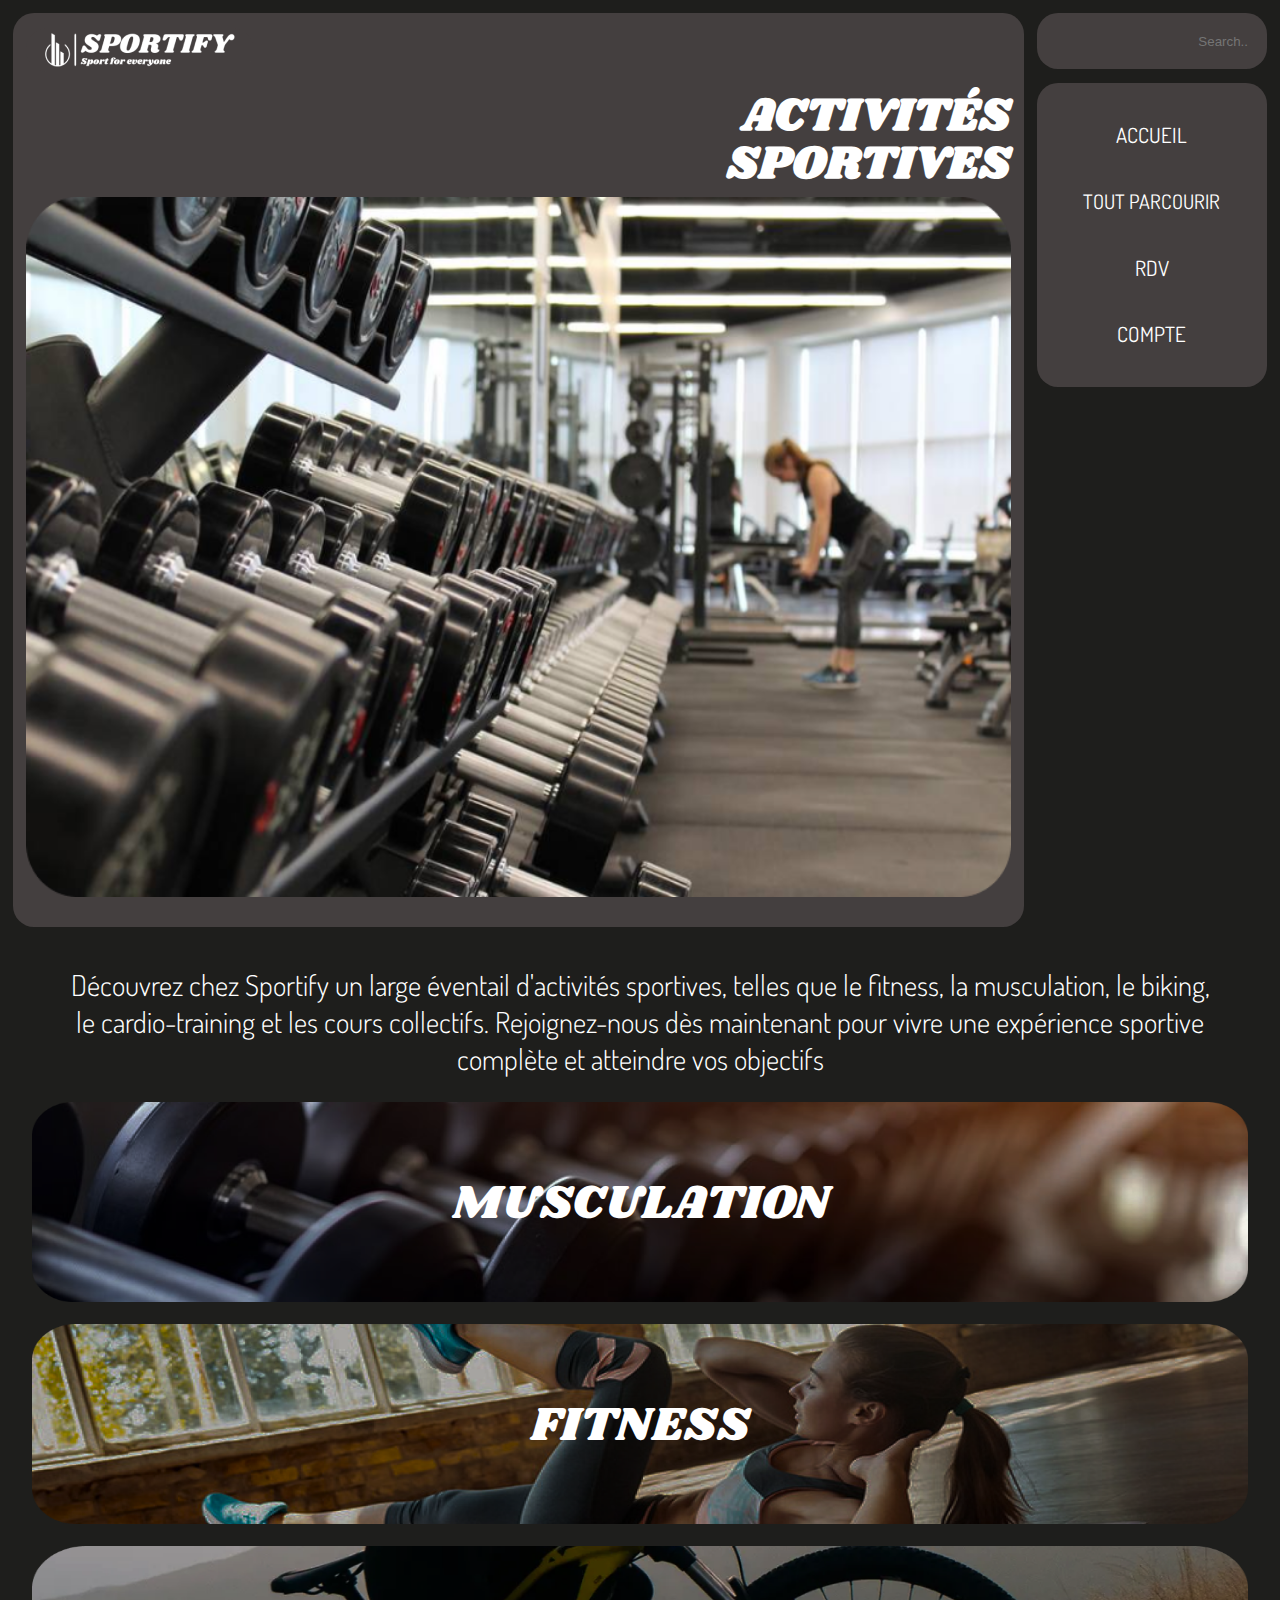
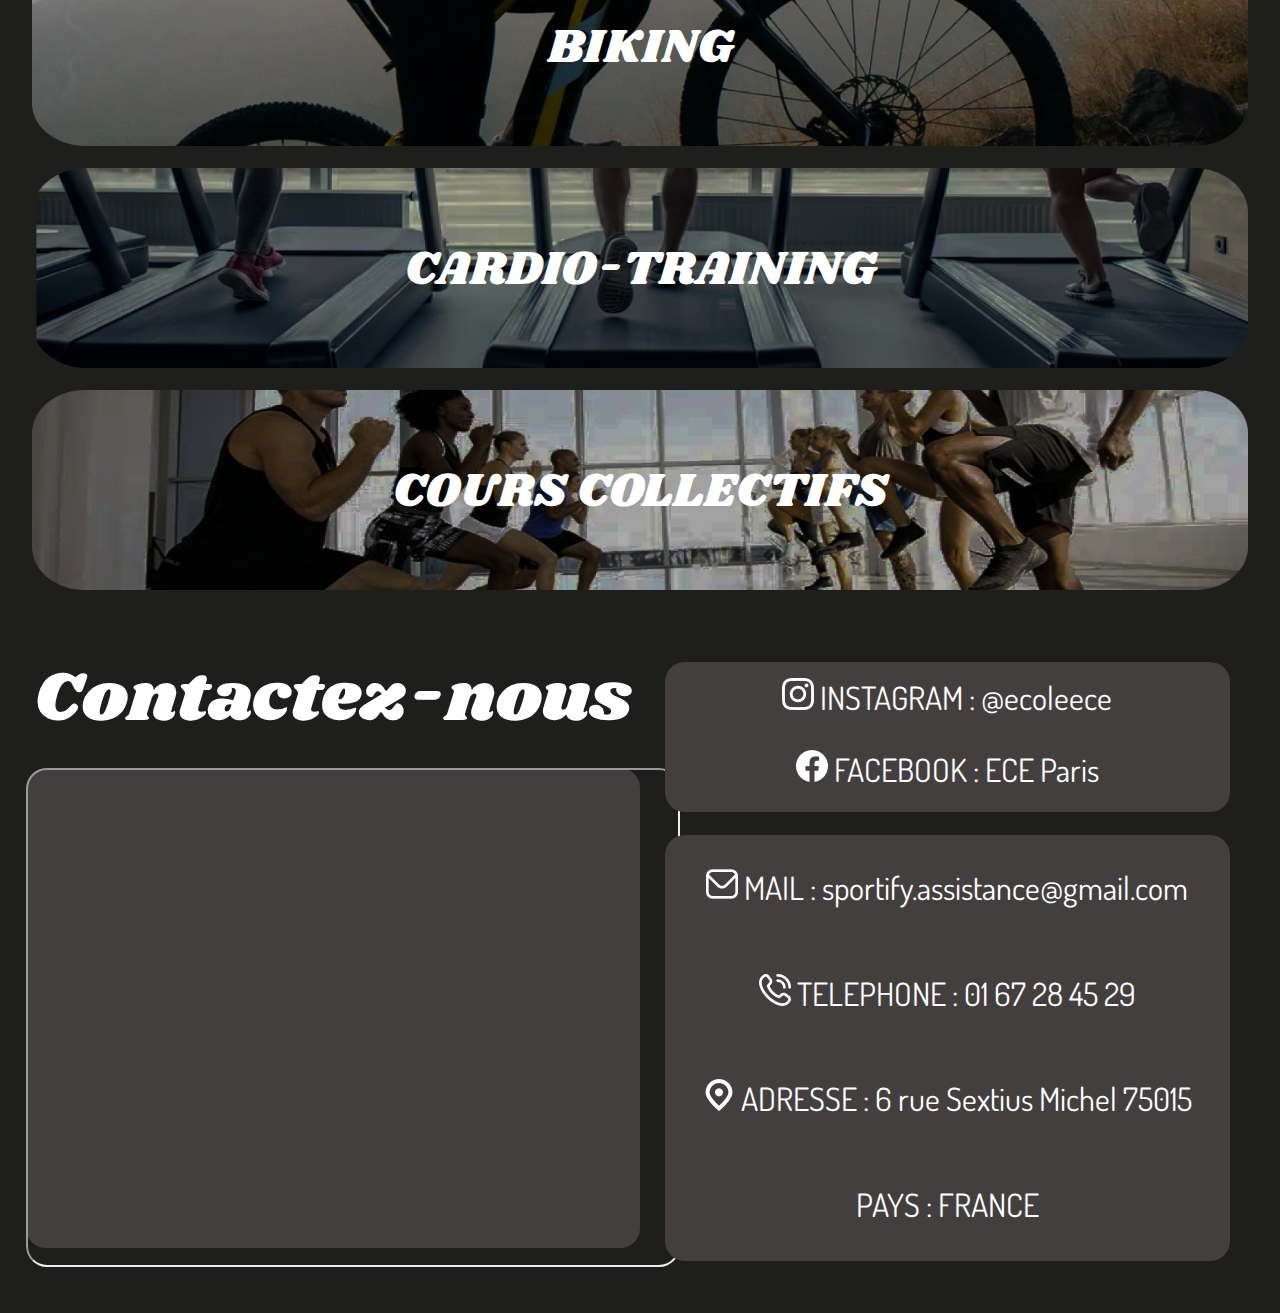
==== commit 643091e1: "c bon les reufs" ====
--- a/Activites_Sportives.html
+++ b/Activites_Sportives.html
@@ -54,14 +54,12 @@
 <body>
 <div class="option1">
     <div class="bloc1">
-        <img src="Images/sportifylogo 1.png"/>
+        <img style="margin-top:1.5%" src="Images/sportifylogo 1.png"/>
         <h1 class = actSport >ACTIVITÉS<br>
             SPORTIVES</h1>
         <img class="imageActiviteSport" src="Images/image 6.png" alt="activite photo"/>
-        <div class="resume">Découvrez chez Sportify un large éventail d'activités sportives, telles que le fitness, la musculation,
-            le biking, le cardio-training et les cours collectifs. Rejoignez-nous dès maintenant pour vivre une expérience
-            sportive complète et atteindre vos objectifs.</div>
     </div>
+
     <div class="bloc2">
         <div class="barrerecherche">
             <input class="rechercher" type="text" placeholder="Search..">
@@ -81,6 +79,16 @@
         </div>
     </div>
 </div>
+
+
+<div  class="centré">
+    <p style="text-align:center">
+        Découvrez chez Sportify un large éventail d'activités sportives, telles que le fitness, la musculation,
+        le biking, le cardio-training et les cours collectifs. Rejoignez-nous dès maintenant pour vivre une expérience
+        sportive complète et atteindre vos objectifs
+    </p>
+</div>
+
 <div class="contain">
     <img class="imageAS" src="Images/image 7.png" alt="activite1 photo"/>
     <p class="Coach">LOUIS MAHL</p>
--- a/styles/pagecoach.css
+++ b/styles/pagecoach.css
@@ -25,12 +25,13 @@
 
 
 
-.titre {
+.titre1 {
 
     margin-top: 2%;
     font-size: 400%;
     text-align: center;
     color: #BBAE90;
+    font-family: "shrikhand", cursive;
 }
 
 
--- a/styles/activites_sportives.css
+++ b/styles/activites_sportives.css
@@ -15,6 +15,10 @@
     height: 200px;
     width: 95%;
 
+}
+
+.resume{
+    color:white;
 }
 
 .muscu {
